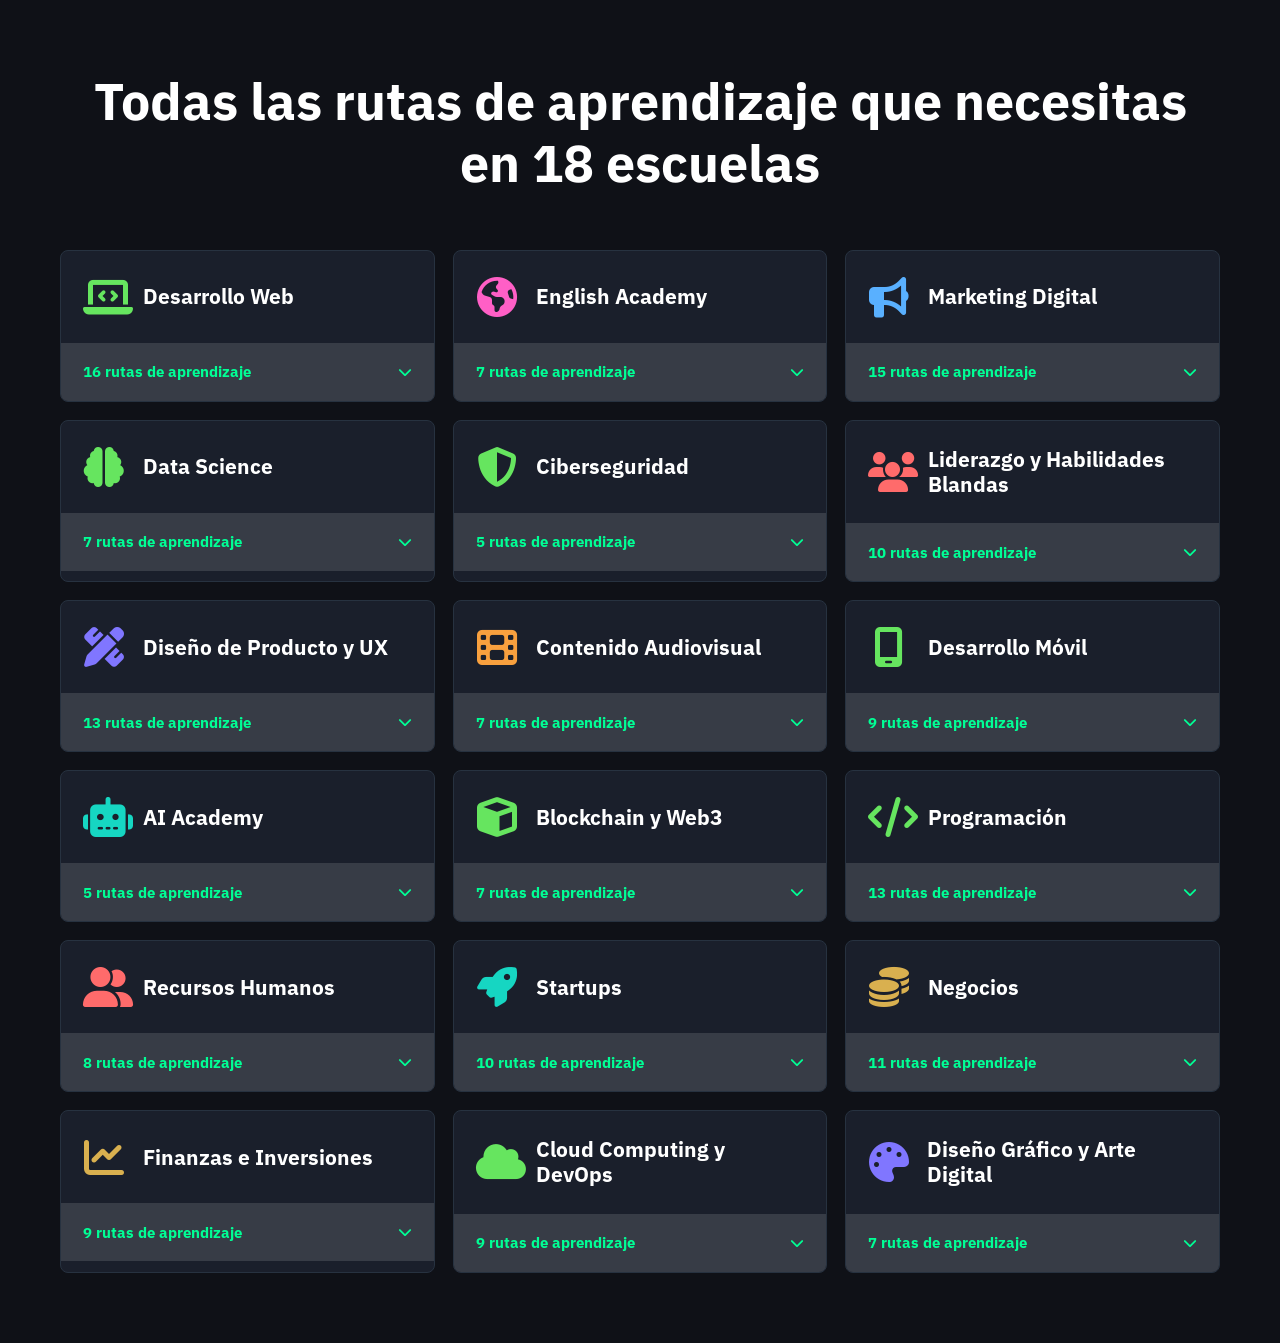
==== htmls/cursos.html @ 2a573e0a "Agregación del apartado cursos" ====
<!DOCTYPE html>
<html lang="es">
<head>
<meta charset="UTF-8">
<meta name="viewport" content="width=device-width, initial-scale=1.0">
<title>Escuelas</title>
<link rel="stylesheet" href="/css/estilo.css">
<link rel="stylesheet" href="https://cdnjs.cloudflare.com/ajax/libs/font-awesome/6.5.2/css/all.min.css">
</head>
<link rel="preconnect" href="https://fonts.googleapis.com">
<link rel="preconnect" href="https://fonts.gstatic.com" crossorigin>

<link href="https://fonts.googleapis.com/css2?family=IBM+Plex+Sans:wght@400;500;600;700&display=swap" rel="stylesheet">
<body>

<section class="schools">

    <h1>Todas las rutas de aprendizaje que necesitas<br>en 18 escuelas</h1>

    <div class="grid">

        <div class="card green">
            <div class="top">
                <i class="fa-solid fa-laptop-code"></i>
                <span>Desarrollo Web</span>
            </div>
            <div class="bottom">
                <span>16 rutas de aprendizaje</span>
                <i class="fa-solid fa-chevron-down"></i>
            </div>
        </div>

        <div class="card pink">
            <div class="top">
                <i class="fa-solid fa-earth-americas"></i>
                <span>English Academy</span>
            </div>
            <div class="bottom">
                <span>7 rutas de aprendizaje</span>
                <i class="fa-solid fa-chevron-down"></i>
            </div>
        </div>

        <div class="card blue">
            <div class="top">
                <i class="fa-solid fa-bullhorn"></i>
                <span>Marketing Digital</span>
            </div>
            <div class="bottom">
                <span>15 rutas de aprendizaje</span>
                <i class="fa-solid fa-chevron-down"></i>
            </div>
        </div>

        <div class="card green">
            <div class="top">
                <i class="fa-solid fa-brain"></i>
                <span>Data Science</span>
            </div>
            <div class="bottom">
                <span>7 rutas de aprendizaje</span>
                <i class="fa-solid fa-chevron-down"></i>
            </div>
        </div>

        <div class="card green">
            <div class="top">
                <i class="fa-solid fa-shield-halved"></i>
                <span>Ciberseguridad</span>
            </div>
            <div class="bottom">
                <span>5 rutas de aprendizaje</span>
                <i class="fa-solid fa-chevron-down"></i>
            </div>
        </div>

        <div class="card red">
            <div class="top">
                <i class="fa-solid fa-users"></i>
                <span>Liderazgo y Habilidades Blandas</span>
            </div>
            <div class="bottom">
                <span>10 rutas de aprendizaje</span>
                <i class="fa-solid fa-chevron-down"></i>
            </div>
        </div>

        <div class="card purple">
            <div class="top">
                <i class="fa-solid fa-pen-ruler"></i>
                <span>Diseño de Producto y UX</span>
            </div>
            <div class="bottom">
                <span>13 rutas de aprendizaje</span>
                <i class="fa-solid fa-chevron-down"></i>
            </div>
        </div>

        <div class="card orange">
            <div class="top">
                <i class="fa-solid fa-film"></i>
                <span>Contenido Audiovisual</span>
            </div>
            <div class="bottom">
                <span>7 rutas de aprendizaje</span>
                <i class="fa-solid fa-chevron-down"></i>
            </div>
        </div>

        <div class="card green">
            <div class="top">
                <i class="fa-solid fa-mobile-screen"></i>
                <span>Desarrollo Móvil</span>
            </div>
            <div class="bottom">
                <span>9 rutas de aprendizaje</span>
                <i class="fa-solid fa-chevron-down"></i>
            </div>
        </div>

        <div class="card cyan">
            <div class="top">
                <i class="fa-solid fa-robot"></i>
                <span>AI Academy</span>
            </div>
            <div class="bottom">
                <span>5 rutas de aprendizaje</span>
                <i class="fa-solid fa-chevron-down"></i>
            </div>
        </div>

        <div class="card green">
            <div class="top">
                <i class="fa-solid fa-cube"></i>
                <span>Blockchain y Web3</span>
            </div>
            <div class="bottom">
                <span>7 rutas de aprendizaje</span>
                <i class="fa-solid fa-chevron-down"></i>
            </div>
        </div>

        <div class="card green">
            <div class="top">
                <i class="fa-solid fa-code"></i>
                <span>Programación</span>
            </div>
            <div class="bottom">
                <span>13 rutas de aprendizaje</span>
                <i class="fa-solid fa-chevron-down"></i>
            </div>
        </div>

        <div class="card red">
            <div class="top">
                <i class="fa-solid fa-user-group"></i>
                <span>Recursos Humanos</span>
            </div>
            <div class="bottom">
                <span>8 rutas de aprendizaje</span>
                <i class="fa-solid fa-chevron-down"></i>
            </div>
        </div>

        <div class="card cyan">
            <div class="top">
                <i class="fa-solid fa-rocket"></i>
                <span>Startups</span>
            </div>
            <div class="bottom">
                <span>10 rutas de aprendizaje</span>
                <i class="fa-solid fa-chevron-down"></i>
            </div>
        </div>

        <div class="card yellow">
            <div class="top">
                <i class="fa-solid fa-coins"></i>
                <span>Negocios</span>
            </div>
            <div class="bottom">
                <span>11 rutas de aprendizaje</span>
                <i class="fa-solid fa-chevron-down"></i>
            </div>
        </div>

        <div class="card yellow">
            <div class="top">
                <i class="fa-solid fa-chart-line"></i>
                <span>Finanzas e Inversiones</span>
            </div>
            <div class="bottom">
                <span>9 rutas de aprendizaje</span>
                <i class="fa-solid fa-chevron-down"></i>
            </div>
        </div>

        <div class="card green">
            <div class="top">
                <i class="fa-solid fa-cloud"></i>
                <span>Cloud Computing y DevOps</span>
            </div>
            <div class="bottom">
                <span>9 rutas de aprendizaje</span>
                <i class="fa-solid fa-chevron-down"></i>
            </div>
        </div>

        <div class="card purple">
            <div class="top">
                <i class="fa-solid fa-palette"></i>
                <span>Diseño Gráfico y Arte Digital</span>
            </div>
            <div class="bottom">
                <span>7 rutas de aprendizaje</span>
                <i class="fa-solid fa-chevron-down"></i>
            </div>
        </div>

    </div>

</section>

</body>
</html>
---- css/estilo.css ----
*{
    margin:0;
    padding:0;
    box-sizing:border-box;
}

body{
    background:#0f1117;
    font-family:'IBM Plex Sans',sans-serif;
    color:#fff;
}

.schools{
    width:1160px;
    margin:70px auto;
}

.schools h1{
    text-align:center;
    font-size:52px;
    font-weight:700;
    line-height:1.2;
    margin-bottom:55px;
}

.grid{
    display:grid;
    grid-template-columns:repeat(3,1fr);
    gap:18px;
}

.card{
    background:#1a1f2b;
    border:1px solid #273240;
    border-radius:8px;
    overflow:hidden;
    transition:.25s;
}

.card:hover{
    transform:translateY(-3px);
    box-shadow:0 15px 30px rgba(0,0,0,.35);
}

.top{
    display:flex;
    align-items:center;
    gap:18px;
    padding:26px 22px;
    min-height:90px;
}

.top i{
    width:42px;
    font-size:40px;
    text-align:center;
}

.top span{
    color:#fff;
    font-size:21px;
    font-weight:700;
    line-height:1.2;
}

.bottom{
    background:#373c46;
    height:58px;
    display:flex;
    justify-content:space-between;
    align-items:center;
    padding:0 22px;
}

.bottom span{
    color:#00ff95;
    font-size:15px;
    font-weight:700;
}

.bottom i{
    color:#00ff95;
    font-size:14px;
}

/* COLORES */

.green .top i{
    color:#66e55f;
}

.blue .top i{
    color:#59b0ff;
}

.pink .top i{
    color:#ff5fc6;
}

.red .top i{
    color:#ff6b6b;
}

.orange .top i{
    color:#f8a03e;
}

.purple .top i{
    color:#8076ff;
}

.yellow .top i{
    color:#d9b04f;
}

.cyan .top i{
    color:#16d6c2;
}

/* Responsive */

@media(max-width:1200px){

.schools{
    width:95%;
}

}

@media(max-width:950px){

.grid{
    grid-template-columns:repeat(2,1fr);
}

}

@media(max-width:700px){

.grid{
    grid-template-columns:1fr;
}

.schools h1{
    font-size:34px;
}

.top span{
    font-size:19px;
}

}
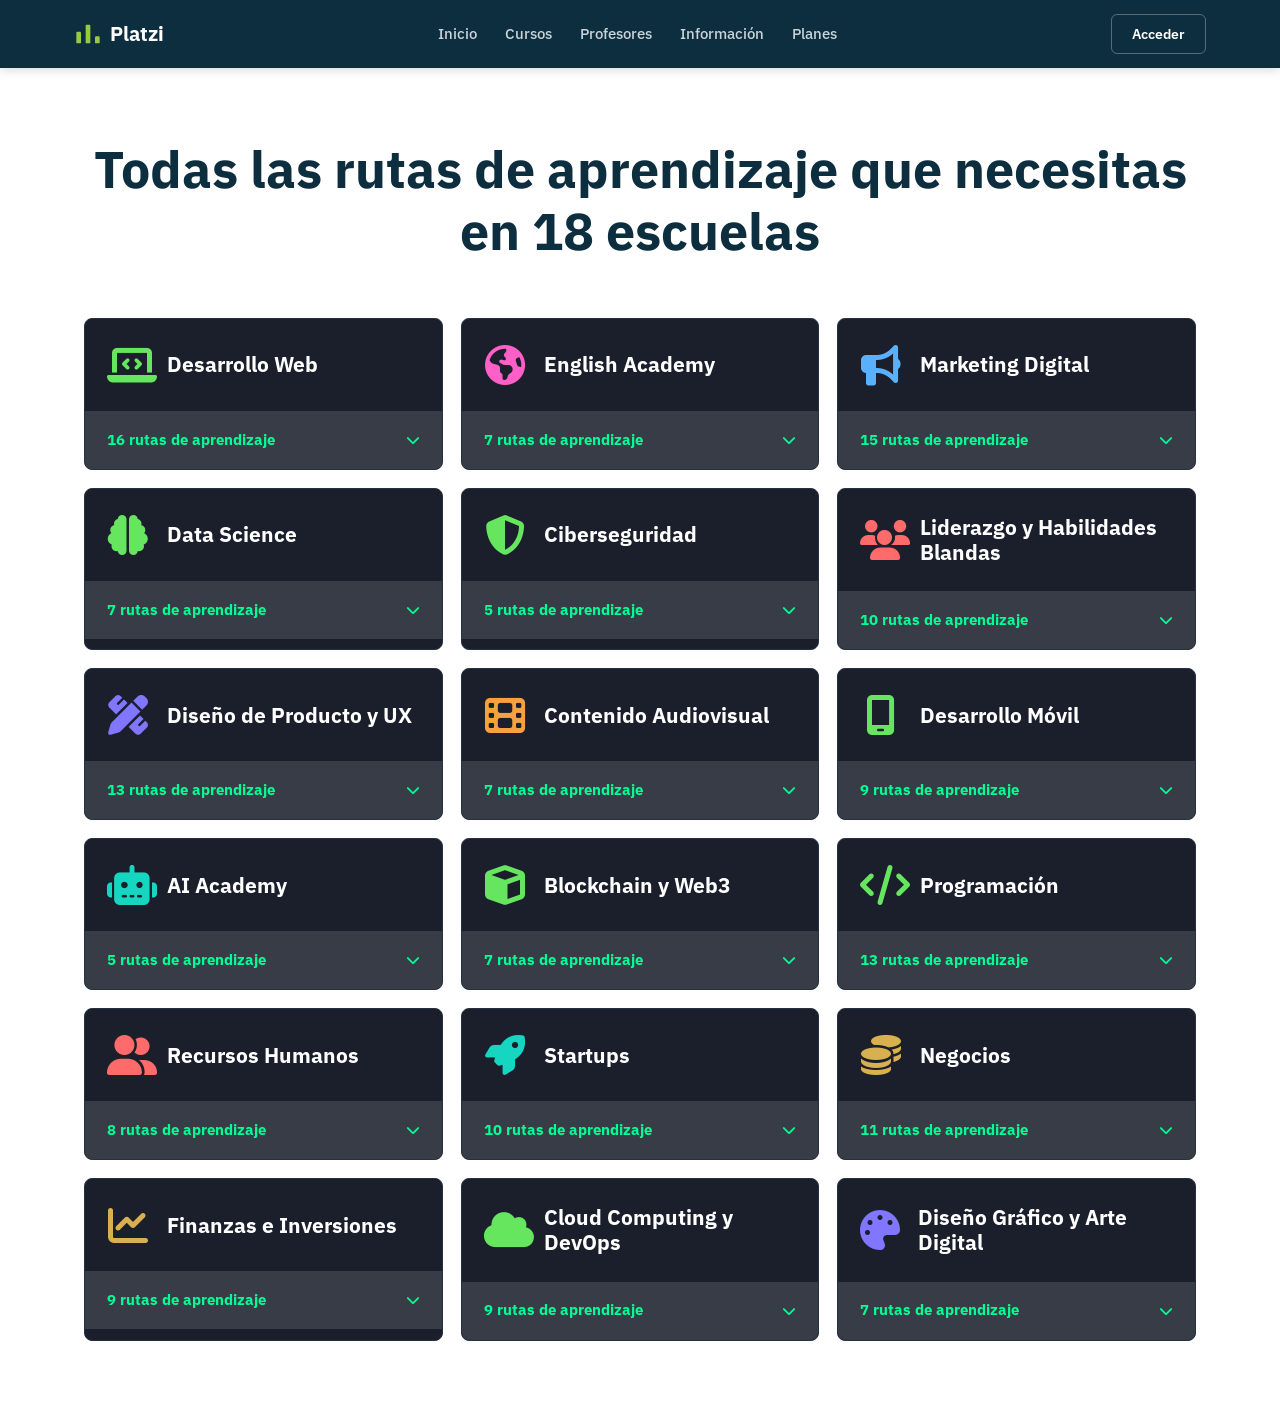
==== commit 74c2d6bd: "Actualización cursos navbar" ====
--- a/htmls/cursos.html
+++ b/htmls/cursos.html
@@ -6,13 +6,44 @@
 <title>Escuelas</title>
 <link rel="stylesheet" href="/css/estilo.css">
 <link rel="stylesheet" href="https://cdnjs.cloudflare.com/ajax/libs/font-awesome/6.5.2/css/all.min.css">
-</head>
 <link rel="preconnect" href="https://fonts.googleapis.com">
 <link rel="preconnect" href="https://fonts.gstatic.com" crossorigin>
-
+<link rel="stylesheet" href="/css/styles_index.css">
+</head>
 <link href="https://fonts.googleapis.com/css2?family=IBM+Plex+Sans:wght@400;500;600;700&display=swap" rel="stylesheet">
 <body>
 
+<header class="header" id="header">
+    <div class="header__inner">
+        <a href="/index.html" class="logo">
+            <svg viewBox="0 0 24 24" width="28" height="28" fill="none" xmlns="http://www.w3.org/2000/svg">
+                <rect x="2" y="10" width="4" height="10" rx="1" fill="#98CA3F"/>
+                <rect x="10" y="4" width="4" height="16" rx="1" fill="#98CA3F"/>
+                <rect x="18" y="14" width="4" height="6" rx="1" fill="#98CA3F"/>
+            </svg>
+            <span>Platzi</span>
+        </a>
+
+        <nav class="nav" id="mainNav">
+            <a href="/index.html">Inicio</a>
+            <a href="/htmls/cursos.html">Cursos</a>
+            <a href="/htmls/profesores.html">Profesores</a>
+            <a href="#">Información</a>
+            <a href="#">Planes</a>
+        </nav>
+
+        <div class="header__actions">
+            <button class="btn btn--ghost" id="loginBtn">Acceder</button>
+
+            <button class="hamburger" id="hamburgerBtn" aria-label="Abrir menú">
+                <span></span>
+                <span></span>
+                <span></span>
+            </button>
+        </div>
+    </div>
+</header>
+
 <section class="schools">
 
     <h1>Todas las rutas de aprendizaje que necesitas<br>en 18 escuelas</h1>
--- a/css/styles_index.css
+++ b/css/styles_index.css
@@ -0,0 +1,485 @@
+:root{
+  --green: #98CA3F;
+  --green-dark: #7DAF2C;
+  --dark: #0D2E3F;
+  --dark-2: #14202B;
+  --gray: #6B7683;
+  --gray-light: #EDEFF1;
+  --white: #FFFFFF;
+  --radius: 10px;
+  --shadow: 0 4px 16px rgba(13,46,63,0.08);
+  --max-width: 1180px;
+  font-family: 'Poppins', 'Segoe UI', Arial, sans-serif;
+}
+
+*{ box-sizing: border-box; margin: 0; padding: 0; }
+
+body{
+  color: var(--dark);
+  background: var(--white);
+  line-height: 1.5;
+  -webkit-font-smoothing: antialiased;
+}
+
+h1,h2,h3,h4{ font-weight: 700; }
+
+a{ text-decoration: none; color: inherit; }
+
+img{ max-width: 100%; display: block; }
+
+button{ font-family: inherit; cursor: pointer; border: none; }
+
+/* ===== HEADER ===== */
+.header{
+  position: sticky;
+  top: 0;
+  z-index: 100;
+  background: var(--dark);
+  box-shadow: 0 2px 10px rgba(0,0,0,0.15);
+}
+.header__inner{
+  max-width: var(--max-width);
+  margin: 0 auto;
+  display: flex;
+  align-items: center;
+  justify-content: space-between;
+  padding: 14px 24px;
+}
+.logo{
+  display: flex;
+  align-items: center;
+  gap: 8px;
+  font-size: 20px;
+  font-weight: 700;
+  color: var(--white);
+}
+.nav{
+  display: flex;
+  gap: 28px;
+}
+.nav a{
+  color: #C9D3D9;
+  font-size: 15px;
+  font-weight: 500;
+  transition: color .2s;
+}
+.nav a:hover{ color: var(--green); }
+
+.header__actions{
+  display: flex;
+  align-items: center;
+  gap: 16px;
+}
+
+.btn{
+  padding: 10px 20px;
+  border-radius: 6px;
+  font-weight: 600;
+  font-size: 14px;
+  transition: all .2s;
+}
+.btn--ghost{
+  background: transparent;
+  color: var(--white);
+  border: 1px solid rgba(255,255,255,0.3) !important;
+}
+.btn--ghost:hover{ background: rgba(255,255,255,0.08); }
+.btn--primary{
+  background: var(--green);
+  color: var(--dark);
+  margin: 24px 0;
+}
+.btn--primary:hover{ background: var(--green-dark); }
+
+.hamburger{
+  display: none;
+  flex-direction: column;
+  gap: 5px;
+  background: transparent;
+}
+.hamburger span{
+  width: 22px;
+  height: 2px;
+  background: var(--white);
+  border-radius: 2px;
+}
+
+/* ===== HERO ===== */
+.hero{
+  background: radial-gradient(circle at 20% 20%, #123246 0%, var(--dark) 60%);
+  color: var(--white);
+  text-align: center;
+  padding: 90px 24px 70px;
+}
+.hero__inner{
+  max-width: 720px;
+  margin: 0 auto;
+}
+.hero h1{
+  font-size: clamp(32px, 5vw, 48px);
+  line-height: 1.15;
+  margin-bottom: 18px;
+}
+.hero h1 span{ color: var(--green); }
+.hero__subtitle{
+  font-size: 17px;
+  color: #B8C4CC;
+  margin-bottom: 34px;
+}
+.search-box{
+  display: flex;
+  align-items: center;
+  gap: 10px;
+  background: var(--white);
+  border-radius: 50px;
+  padding: 8px 8px 8px 22px;
+  max-width: 520px;
+  margin: 0 auto;
+  box-shadow: 0 8px 24px rgba(0,0,0,0.25);
+}
+.search-box input{
+  flex: 1;
+  border: none;
+  outline: none;
+  font-size: 15px;
+  padding: 10px 0;
+}
+.search-box button{
+  background: var(--green);
+  color: var(--dark);
+  padding: 12px 22px;
+  border-radius: 50px;
+  font-weight: 600;
+  font-size: 14px;
+  white-space: nowrap;
+}
+.search-box button:hover{ background: var(--green-dark); }
+.hero__note{
+  margin-top: 22px;
+  font-size: 13px;
+  color: #9AA7AF;
+}
+.hero__note a{ color: var(--green); font-weight: 600; }
+
+/* ===== SCHOOLS ===== */
+.schools{
+  max-width: var(--max-width);
+  margin: 0 auto;
+  padding: 70px 24px;
+}
+.schools h2{
+  text-align: center;
+  font-size: 28px;
+  margin-bottom: 40px;
+  color: var(--dark);
+}
+.schools h2 span{ color: var(--green); }
+.schools__grid{
+  display: grid;
+  grid-template-columns: repeat(auto-fill, minmax(280px, 1fr));
+  gap: 24px;
+}
+.school-card{
+  background: var(--white);
+  border: 1px solid var(--gray-light);
+  border-radius: var(--radius);
+  padding: 22px;
+  box-shadow: var(--shadow);
+  transition: transform .2s, box-shadow .2s;
+}
+.school-card:hover{
+  transform: translateY(-4px);
+  box-shadow: 0 10px 24px rgba(13,46,63,0.14);
+}
+.school-card__header{
+  display: flex;
+  align-items: center;
+  gap: 12px;
+  margin-bottom: 14px;
+}
+.school-card__emblem{
+  width: 42px;
+  height: 42px;
+  border-radius: 8px;
+  background: linear-gradient(135deg, var(--green), #5F9E1B);
+  display: flex;
+  align-items: center;
+  justify-content: center;
+  font-size: 18px;
+  flex-shrink: 0;
+}
+.school-card h3{
+  font-size: 16px;
+  color: var(--dark);
+}
+.school-card ul{
+  list-style: none;
+  max-height: 190px;
+  overflow: hidden;
+  position: relative;
+}
+.school-card li{
+  font-size: 13.5px;
+  color: var(--gray);
+  padding: 5px 0;
+  border-bottom: 1px dashed var(--gray-light);
+}
+.school-card li:last-child{ border-bottom: none; }
+.school-card__count{
+  display: block;
+  margin-top: 12px;
+  font-size: 12.5px;
+  font-weight: 600;
+  color: var(--green-dark);
+}
+.school-card__toggle{
+  margin-top: 8px;
+  background: transparent;
+  color: var(--dark);
+  font-size: 12.5px;
+  font-weight: 600;
+  text-decoration: underline;
+}
+
+/* ===== COMPANIES ===== */
+.companies{
+  text-align: center;
+  background: var(--gray-light);
+  padding: 60px 24px;
+}
+.companies h2{
+  max-width: 640px;
+  margin: 0 auto 10px;
+  font-size: 26px;
+}
+.companies__logos{
+  display: flex;
+  flex-wrap: wrap;
+  justify-content: center;
+  gap: 32px;
+  margin-top: 30px;
+  font-weight: 700;
+  color: var(--gray);
+  letter-spacing: 1px;
+  opacity: .7;
+}
+
+/* ===== FEATURES ===== */
+.features{
+  max-width: var(--max-width);
+  margin: 0 auto;
+  padding: 80px 24px;
+}
+.features h2{
+  text-align: center;
+  font-size: 28px;
+  margin-bottom: 46px;
+}
+.features__grid{
+  display: grid;
+  grid-template-columns: repeat(auto-fit, minmax(260px, 1fr));
+  gap: 28px;
+}
+.feature-card{
+  text-align: center;
+  padding: 24px;
+}
+.feature-card__icon{
+  width: 64px;
+  height: 64px;
+  margin: 0 auto 18px;
+  border-radius: 50%;
+  background: linear-gradient(135deg, var(--green), #4B8C1E);
+  display: flex;
+  align-items: center;
+  justify-content: center;
+  font-size: 26px;
+}
+.feature-card p{
+  font-size: 14.5px;
+  color: var(--gray);
+}
+
+/* ===== CERTS ===== */
+.certs{
+  background: var(--dark);
+  color: var(--white);
+  padding: 70px 24px;
+  text-align: center;
+}
+.certs h2{
+  font-size: 26px;
+  margin-bottom: 40px;
+}
+.certs__grid{
+  max-width: var(--max-width);
+  margin: 0 auto;
+  display: grid;
+  grid-template-columns: repeat(auto-fit, minmax(260px, 1fr));
+  gap: 22px;
+}
+.cert-card{
+  background: rgba(255,255,255,0.05);
+  border: 1px solid rgba(255,255,255,0.1);
+  border-radius: var(--radius);
+  padding: 26px 20px;
+  transition: background .2s;
+}
+.cert-card:hover{ background: rgba(255,255,255,0.1); }
+.cert-card__badge{
+  font-size: 30px;
+  margin-bottom: 12px;
+}
+.cert-card p{
+  font-size: 14px;
+  color: #C9D3D9;
+  margin-bottom: 14px;
+}
+.cert-card a{
+  color: var(--green);
+  font-weight: 600;
+  font-size: 13.5px;
+}
+
+/* ===== TEACHERS ===== */
+.teachers{
+  max-width: var(--max-width);
+  margin: 0 auto;
+  padding: 80px 24px;
+}
+.teachers h2{
+  text-align: center;
+  font-size: 28px;
+  margin-bottom: 40px;
+}
+.teachers h2 span{ color: var(--green); }
+.teachers__grid{
+  display: grid;
+  grid-template-columns: repeat(auto-fit, minmax(240px, 1fr));
+  gap: 24px;
+}
+.teacher-card{
+  border-radius: var(--radius);
+  overflow: hidden;
+  box-shadow: var(--shadow);
+  border: 1px solid var(--gray-light);
+}
+.teacher-card__avatar{
+  height: 160px;
+  background: linear-gradient(135deg, #2A4759, var(--dark));
+  display: flex;
+  align-items: center;
+  justify-content: center;
+  color: var(--white);
+  font-size: 40px;
+  font-weight: 700;
+}
+.teacher-card__body{ padding: 18px; }
+.teacher-card__body h4{ font-size: 15.5px; margin-bottom: 4px; }
+.teacher-card__body p{ font-size: 13px; color: var(--gray); margin-bottom: 10px; }
+.teacher-card__body a{ font-size: 13px; color: var(--green-dark); font-weight: 600; }
+
+/* ===== FOOTER ===== */
+.footer{
+  background: var(--dark-2);
+  color: #A9B5BC;
+  padding: 60px 24px 30px;
+}
+.footer__top{
+  max-width: var(--max-width);
+  margin: 0 auto 30px;
+}
+.logo--footer{ color: var(--white); margin-bottom: 8px; }
+.footer__grid{
+  max-width: var(--max-width);
+  margin: 0 auto;
+  display: grid;
+  grid-template-columns: repeat(auto-fit, minmax(180px, 1fr));
+  gap: 30px;
+  border-top: 1px solid rgba(255,255,255,0.08);
+  padding-top: 36px;
+}
+.footer__col h4{
+  color: var(--white);
+  font-size: 14px;
+  margin-bottom: 16px;
+}
+.footer__col a{
+  display: block;
+  font-size: 13.5px;
+  margin-bottom: 10px;
+  transition: color .2s;
+}
+.footer__col a:hover{ color: var(--green); }
+.footer__social{
+  max-width: var(--max-width);
+  margin: 40px auto 0;
+  display: flex;
+  gap: 14px;
+}
+.footer__social a{
+  width: 34px;
+  height: 34px;
+  border-radius: 50%;
+  background: rgba(255,255,255,0.06);
+  display: flex;
+  align-items: center;
+  justify-content: center;
+  font-size: 11px;
+  font-weight: 700;
+}
+.footer__social a:hover{ background: var(--green); color: var(--dark); }
+.footer__copy{
+  max-width: var(--max-width);
+  margin: 30px auto 0;
+  font-size: 12.5px;
+  border-top: 1px solid rgba(255,255,255,0.08);
+  padding-top: 20px;
+}
+
+/* ===== BACK TO TOP ===== */
+.back-to-top{
+  position: fixed;
+  bottom: 24px;
+  right: 24px;
+  width: 44px;
+  height: 44px;
+  border-radius: 50%;
+  background: var(--green);
+  color: var(--dark);
+  font-size: 18px;
+  font-weight: 700;
+  box-shadow: var(--shadow);
+  opacity: 0;
+  pointer-events: none;
+  transform: translateY(10px);
+  transition: all .25s;
+  z-index: 90;
+}
+.back-to-top.visible{
+  opacity: 1;
+  pointer-events: auto;
+  transform: translateY(0);
+}
+
+/* ===== RESPONSIVE ===== */
+@media (max-width: 860px){
+  .nav{
+    position: absolute;
+    top: 100%;
+    left: 0;
+    right: 0;
+    background: var(--dark);
+    flex-direction: column;
+    padding: 10px 24px 20px;
+    display: none;
+    gap: 14px;
+  }
+  .nav.open{ display: flex; }
+  .hamburger{ display: flex; }
+}
+@media (max-width: 480px){
+  .hero{ padding: 60px 20px 50px; }
+  .search-box{ flex-wrap: wrap; border-radius: 20px; padding: 14px; }
+  .search-box button{ width: 100%; }
+}
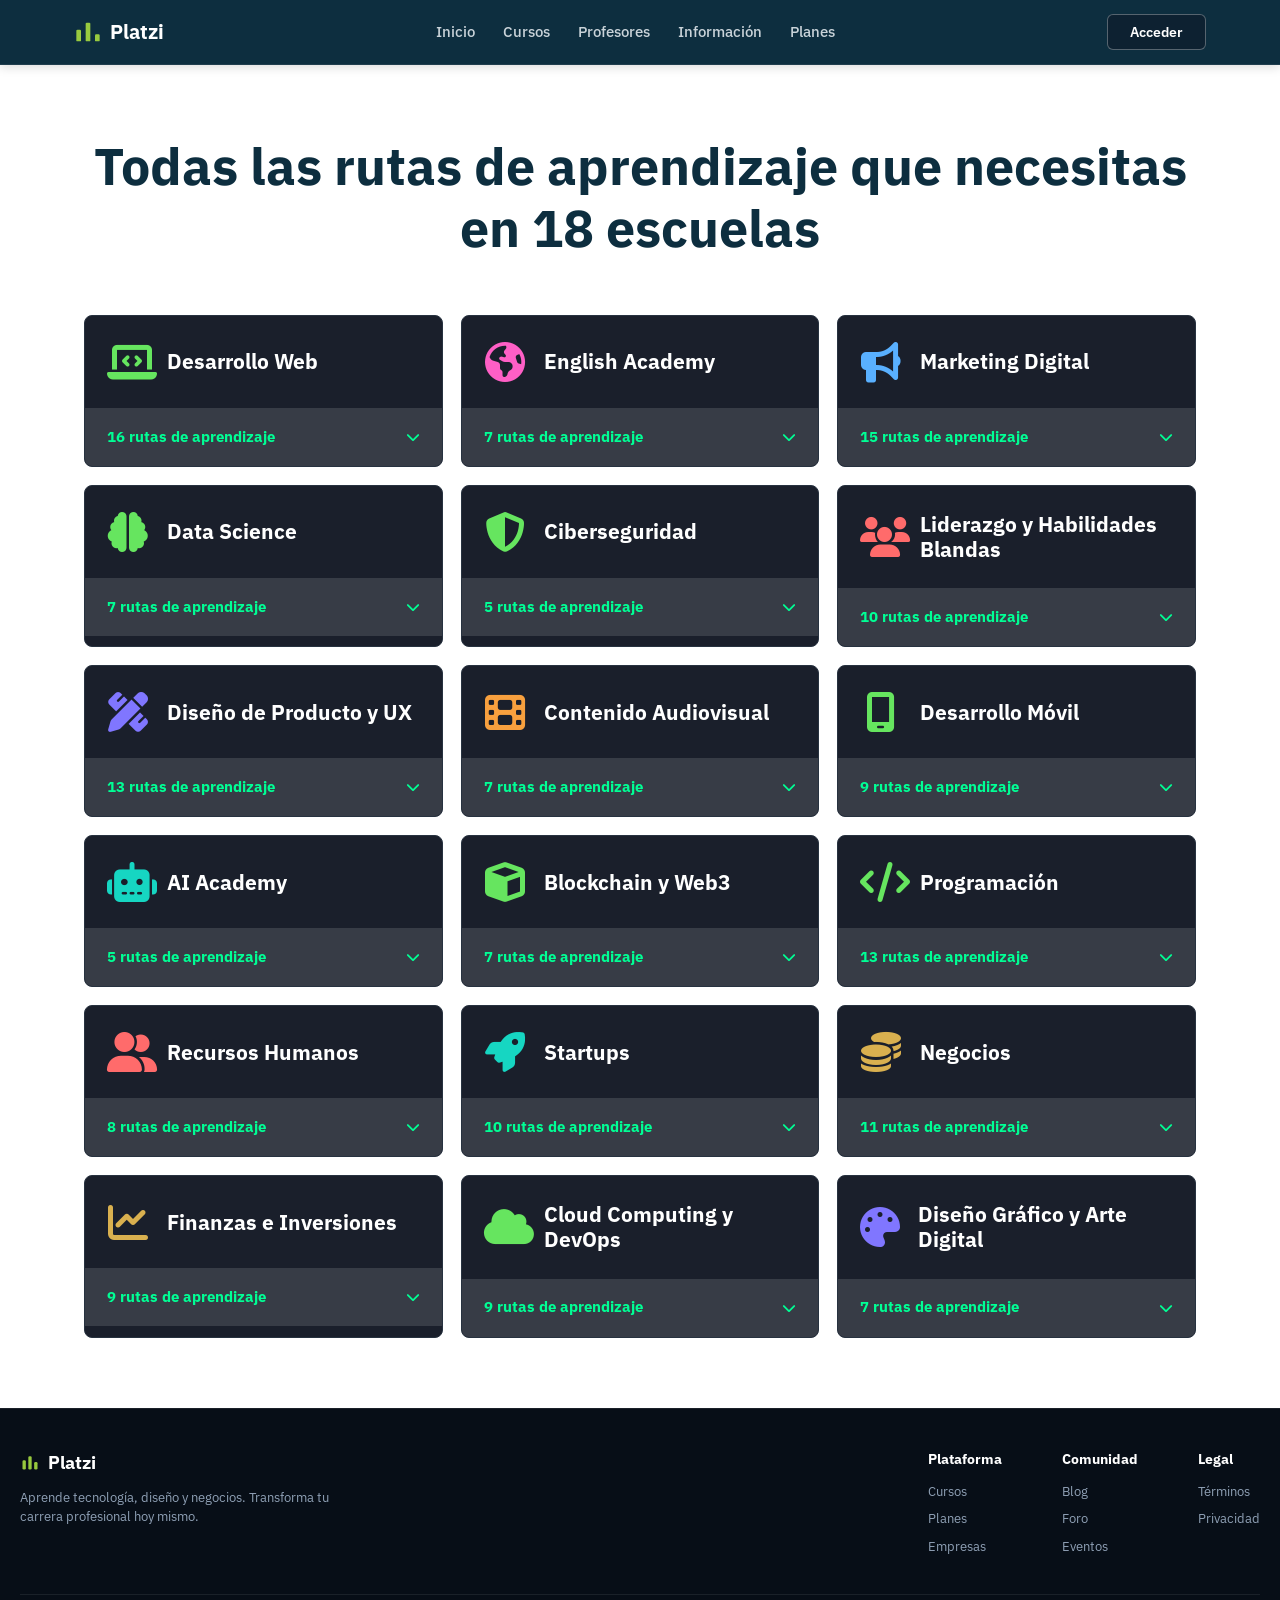
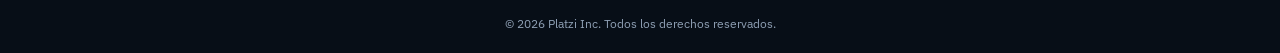
==== commit af5571eb: "feat: Se agrega el modulo de planes y se actualiza la navegación entre modulos y se añade el footer" ====
--- a/htmls/cursos.html
+++ b/htmls/cursos.html
@@ -3,8 +3,8 @@
 <head>
 <meta charset="UTF-8">
 <meta name="viewport" content="width=device-width, initial-scale=1.0">
-<title>Escuelas</title>
-<link rel="stylesheet" href="/css/estilo.css">
+<title>Cursos</title>
+<link rel="stylesheet" href="../css/estilo.css">
 <link rel="stylesheet" href="https://cdnjs.cloudflare.com/ajax/libs/font-awesome/6.5.2/css/all.min.css">
 <link rel="preconnect" href="https://fonts.googleapis.com">
 <link rel="preconnect" href="https://fonts.gstatic.com" crossorigin>
@@ -25,11 +25,11 @@
         </a>
 
         <nav class="nav" id="mainNav">
-            <a href="/index.html">Inicio</a>
-            <a href="/htmls/cursos.html">Cursos</a>
-            <a href="/htmls/profesores.html">Profesores</a>
-            <a href="#">Información</a>
-            <a href="#">Planes</a>
+            <a href="../index.html">Inicio</a>
+            <a href="./cursos.html">Cursos</a>
+            <a href="./profesores.html">Profesores</a>
+            <a href="./informacion.html">Información</a>
+            <a href="./planes.html">Planes</a>
         </nav>
 
         <div class="header__actions">
@@ -252,5 +252,45 @@
 
 </section>
 
+<!-- FOOTER REINTEGRADO -->
+  <footer class="site-footer">
+    <div class="footer-inner">
+      <div class="footer-brand">
+        <div class="footer-logo">
+          <svg width="20" height="20" viewBox="0 0 24 24" fill="none" xmlns="http://www.w3.org/2000/svg">
+            <rect x="3" y="10" width="4" height="11" rx="1.5" fill="#97C93E"/>
+            <rect x="10" y="5" width="4" height="16" rx="1.5" fill="#97C93E"/>
+            <rect x="17" y="12" width="4" height="9" rx="1.5" fill="#97C93E"/>
+          </svg>
+          <span>Platzi</span>
+        </div>
+        <p>Aprende tecnología, diseño y negocios. Transforma tu carrera profesional hoy mismo.</p>
+      </div>
+
+      <div class="footer-grid">
+        <div class="footer-col">
+          <h4>Plataforma</h4>
+          <a href="#">Cursos</a>
+          <a href="./planes.html">Planes</a>
+          <a href="#">Empresas</a>
+        </div>
+        <div class="footer-col">
+          <h4>Comunidad</h4>
+          <a href="#">Blog</a>
+          <a href="#">Foro</a>
+          <a href="#">Eventos</a>
+        </div>
+        <div class="footer-col">
+          <h4>Legal</h4>
+          <a href="#">Términos</a>
+          <a href="#">Privacidad</a>
+        </div>
+      </div>
+    </div>
+    <div class="footer-bottom">
+      <p>&copy; 2026 Platzi Inc. Todos los derechos reservados.</p>
+    </div>
+  </footer>
+
 </body>
 </html>
--- a/css/estilo.css
+++ b/css/estilo.css
@@ -1,152 +1,308 @@
-*{
-    margin:0;
-    padding:0;
-    box-sizing:border-box;
-}
-
-body{
-    background:#0f1117;
-    font-family:'IBM Plex Sans',sans-serif;
-    color:#fff;
-}
-
-.schools{
-    width:1160px;
-    margin:70px auto;
-}
-
-.schools h1{
-    text-align:center;
-    font-size:52px;
-    font-weight:700;
-    line-height:1.2;
-    margin-bottom:55px;
-}
-
-.grid{
-    display:grid;
-    grid-template-columns:repeat(3,1fr);
-    gap:18px;
-}
-
-.card{
-    background:#1a1f2b;
-    border:1px solid #273240;
-    border-radius:8px;
-    overflow:hidden;
-    transition:.25s;
-}
-
-.card:hover{
-    transform:translateY(-3px);
-    box-shadow:0 15px 30px rgba(0,0,0,.35);
-}
-
-.top{
-    display:flex;
-    align-items:center;
-    gap:18px;
-    padding:26px 22px;
-    min-height:90px;
-}
-
-.top i{
-    width:42px;
-    font-size:40px;
-    text-align:center;
-}
-
-.top span{
-    color:#fff;
-    font-size:21px;
-    font-weight:700;
-    line-height:1.2;
-}
-
-.bottom{
-    background:#373c46;
-    height:58px;
-    display:flex;
-    justify-content:space-between;
-    align-items:center;
-    padding:0 22px;
-}
-
-.bottom span{
-    color:#00ff95;
-    font-size:15px;
-    font-weight:700;
-}
-
-.bottom i{
-    color:#00ff95;
-    font-size:14px;
+* {
+    margin: 0;
+    padding: 0;
+    box-sizing: border-box;
+}
+
+body {
+    background: #0f1117;
+    font-family: 'IBM Plex Sans', sans-serif;
+    color: #fff;
+}
+
+/* ===== NAVBAR / HEADER ===== */
+.header {
+    position: sticky;
+    top: 0;
+    z-index: 100;
+    background: #0b1a27;
+    border-bottom: 1px solid rgba(255, 255, 255, 0.08);
+}
+
+.header__inner {
+    max-width: 1240px;
+    margin: 0 auto;
+    display: flex;
+    align-items: center;
+    justify-content: space-between;
+    padding: 16px 24px;
+}
+
+.logo {
+    display: flex;
+    align-items: center;
+    gap: 10px;
+    font-size: 22px;
+    font-weight: 800;
+    color: #ffffff;
+    text-decoration: none;
+}
+
+.nav {
+    display: flex;
+    gap: 28px;
+}
+
+.nav a {
+    color: #8fa0b5;
+    font-size: 15px;
+    font-weight: 500;
+    text-decoration: none;
+    transition: color 0.2s;
+}
+
+.nav a:hover,
+.nav a.active {
+    color: #00d09c;
+}
+
+/* Aplica el estilo a CUALQUIER botón dentro de header__actions */
+.header__actions button,
+.btn--outline-nav,
+.btn-login {
+    background: #0d2131;
+    border: 1px solid rgba(255, 255, 255, 0.25);
+    color: #ffffff;
+    padding: 8px 22px;
+    border-radius: 6px;
+    font-weight: 600;
+    font-size: 14px;
+    cursor: pointer;
+    transition: all 0.2s ease;
+    outline: none;
+}
+
+.header__actions button:hover,
+.btn--outline-nav:hover,
+.btn-login:hover {
+    border-color: #00d09c;
+    color: #00d09c;
+    background: rgba(0, 208, 156, 0.05);
+}
+
+.hamburger {
+    display: none;
+    flex-direction: column;
+    gap: 5px;
+    background: transparent;
+    border: none;
+}
+
+.hamburger span {
+    width: 22px;
+    height: 2px;
+    background: #fff;
+}
+
+/* ===== SECCIÓN ESCUELAS ===== */
+.schools {
+    width: 1160px;
+    margin: 70px auto;
+}
+
+.schools h1 {
+    text-align: center;
+    font-size: 52px;
+    font-weight: 700;
+    line-height: 1.2;
+    margin-bottom: 55px;
+}
+
+.grid {
+    display: grid;
+    grid-template-columns: repeat(3, 1fr);
+    gap: 18px;
+}
+
+.card {
+    background: #1a1f2b;
+    border: 1px solid #273240;
+    border-radius: 8px;
+    overflow: hidden;
+    transition: .25s;
+}
+
+.card:hover {
+    transform: translateY(-3px);
+    box-shadow: 0 15px 30px rgba(0, 0, 0, .35);
+}
+
+.top {
+    display: flex;
+    align-items: center;
+    gap: 18px;
+    padding: 26px 22px;
+    min-height: 90px;
+}
+
+.top i {
+    width: 42px;
+    font-size: 40px;
+    text-align: center;
+}
+
+.top span {
+    color: #fff;
+    font-size: 21px;
+    font-weight: 700;
+    line-height: 1.2;
+}
+
+.bottom {
+    background: #373c46;
+    height: 58px;
+    display: flex;
+    justify-content: space-between;
+    align-items: center;
+    padding: 0 22px;
+}
+
+.bottom span {
+    color: #00ff95;
+    font-size: 15px;
+    font-weight: 700;
+}
+
+.bottom i {
+    color: #00ff95;
+    font-size: 14px;
 }
 
 /* COLORES */
 
-.green .top i{
-    color:#66e55f;
-}
-
-.blue .top i{
-    color:#59b0ff;
-}
-
-.pink .top i{
-    color:#ff5fc6;
-}
-
-.red .top i{
-    color:#ff6b6b;
-}
-
-.orange .top i{
-    color:#f8a03e;
-}
-
-.purple .top i{
-    color:#8076ff;
-}
-
-.yellow .top i{
-    color:#d9b04f;
-}
-
-.cyan .top i{
-    color:#16d6c2;
+.green .top i {
+    color: #66e55f;
+}
+
+.blue .top i {
+    color: #59b0ff;
+}
+
+.pink .top i {
+    color: #ff5fc6;
+}
+
+.red .top i {
+    color: #ff6b6b;
+}
+
+.orange .top i {
+    color: #f8a03e;
+}
+
+.purple .top i {
+    color: #8076ff;
+}
+
+.yellow .top i {
+    color: #d9b04f;
+}
+
+.cyan .top i {
+    color: #16d6c2;
 }
 
 /* Responsive */
 
-@media(max-width:1200px){
-
-.schools{
-    width:95%;
-}
-
-}
-
-@media(max-width:950px){
-
-.grid{
-    grid-template-columns:repeat(2,1fr);
-}
-
-}
-
-@media(max-width:700px){
-
-.grid{
-    grid-template-columns:1fr;
-}
-
-.schools h1{
-    font-size:34px;
-}
-
-.top span{
-    font-size:19px;
-}
-
+@media(max-width:1200px) {
+    .schools {
+        width: 95%;
+    }
+}
+
+@media(max-width:950px) {
+    .grid {
+        grid-template-columns: repeat(2, 1fr);
+    }
+}
+
+@media(max-width:700px) {
+    .grid {
+        grid-template-columns: 1fr;
+    }
+
+    .schools h1 {
+        font-size: 34px;
+    }
+
+    .top span {
+        font-size: 19px;
+    }
+
+    .nav, .header__actions {
+        display: none;
+    }
+
+    .hamburger {
+        display: flex;
+    }
+}
+
+/* ===== ESTILOS DEL FOOTER GLOBAL ===== */
+.site-footer {
+    background: #070e17;
+    border-top: 1px solid rgba(255, 255, 255, 0.08);
+    padding: 40px 20px 20px;
+}
+
+.footer-inner {
+    max-width: 1240px;
+    margin: 0 auto;
+    display: flex;
+    justify-content: space-between;
+    gap: 40px;
+    flex-wrap: wrap;
+    margin-bottom: 30px;
+}
+
+.footer-brand {
+    max-width: 320px;
+}
+
+.footer-logo {
+    display: flex;
+    align-items: center;
+    gap: 8px;
+    font-weight: 800;
+    font-size: 18px;
+    margin-bottom: 12px;
+    color: #ffffff;
+}
+
+.footer-brand p {
+    color: #8fa0b5;
+    font-size: 13px;
+}
+
+.footer-grid {
+    display: flex;
+    gap: 60px;
+}
+
+.footer-col h4 {
+    font-size: 14px;
+    margin-bottom: 12px;
+    color: #ffffff;
+}
+
+.footer-col a {
+    display: block;
+    color: #8fa0b5;
+    text-decoration: none;
+    font-size: 13px;
+    margin-bottom: 8px;
+}
+
+.footer-col a:hover {
+    color: #00d09c;
+}
+
+.footer-bottom {
+    max-width: 1240px;
+    margin: 0 auto;
+    border-top: 1px solid rgba(255, 255, 255, 0.08);
+    padding-top: 20px;
+    text-align: center;
+    font-size: 12px;
+    color: #8fa0b5;
 }
--- a/css/styles_index.css
+++ b/css/styles_index.css
@@ -482,4 +482,5 @@
   .hero{ padding: 60px 20px 50px; }
   .search-box{ flex-wrap: wrap; border-radius: 20px; padding: 14px; }
   .search-box button{ width: 100%; }
-}+}
+
